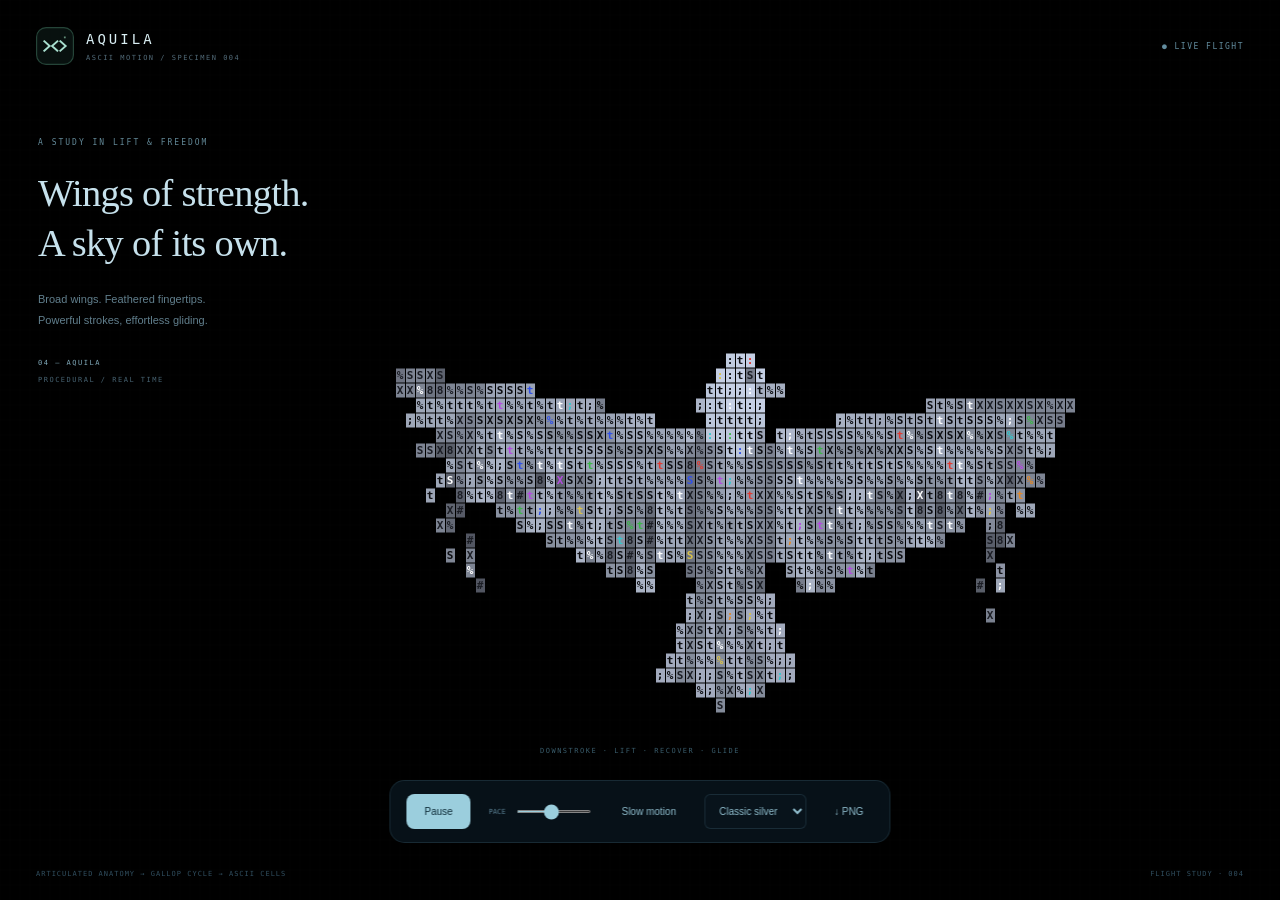
==== assets/examples/eagle/index.html @ 2a96cbb1 "Add reusable ASCII animation skill and three creature examples" ====
<!doctype html><html lang="en"><head><meta charset="utf-8"><meta name="viewport" content="width=device-width,initial-scale=1"><title>Aquila · ASCII Motion</title><link rel="icon" href="../icon.svg"><link rel="stylesheet" href="style.css"></head><body><canvas aria-label="An ASCII eagle with articulated wings in flight"></canvas><header><a href="../"><img src="../icon.svg" alt="ASCII Ocean"><span>AQUILA<small>ASCII MOTION / SPECIMEN 004</small></span></a><span class="live">● LIVE FLIGHT</span></header><div class="intro"><span class="eyebrow">A STUDY IN LIFT & FREEDOM</span><h1>Wings of strength.<br>A sky of its own.</h1><p>Broad wings. Feathered fingertips.<br>Powerful strokes, effortless gliding.</p><div class="spec"><span>04 — AQUILA</span><span>PROCEDURAL / REAL TIME</span></div></div><div class="hint">DOWNSTROKE · LIFT · RECOVER · GLIDE</div><div class="dock"><button id="pause" class="primary">Pause</button><label>PACE <input id="pace" aria-label="Wingbeat pace" type="range" min="0.4" max="1.7" step="0.1" value="1"></label><button id="slow">Slow motion</button><label><select id="palette" aria-label="Feather palette"><option value="silver">Classic silver</option><option value="chestnut">Golden eagle</option><option value="ivory">Pale ivory</option></select></label><button id="save">↓ PNG</button></div><footer><span>ARTICULATED ANATOMY → GALLOP CYCLE → ASCII CELLS</span><span>FLIGHT STUDY · 004</span></footer><script type="module" src="app.js"></script></body></html>
---- assets/examples/eagle/style.css ----
*{box-sizing:border-box}html,body{margin:0;background:#020609;color:#bdd4df;font-family:Menlo,Consolas,monospace;height:100%}canvas{display:block;width:100vw;height:100dvh;cursor:crosshair}header{position:fixed;inset:0 0 auto;display:flex;justify-content:space-between;align-items:center;padding:27px 36px;pointer-events:none}header a{display:flex;gap:12px;align-items:center;color:#d9eef3;text-decoration:none;pointer-events:auto;font-size:14px;letter-spacing:3px}header img{width:38px;height:38px}small{display:block;font-size:7px;letter-spacing:1.5px;color:#526b79;margin-top:7px}.live{font-size:8px;letter-spacing:1.5px;color:#628c9e}.intro{position:fixed;top:155px;left:38px;pointer-events:none}.eyebrow{font-size:8px;letter-spacing:2px;color:#628897}h1{font:400 clamp(29px,3.2vw,45px)/1.3 Georgia,serif;letter-spacing:-.7px;color:#c6e1ec;margin:20px 0}p{font:11px/1.9 sans-serif;color:#617f8d}.spec{display:flex;flex-direction:column;gap:9px;margin-top:28px;font-size:7px;color:#476372;letter-spacing:1.5px}.spec span:first-child{color:#80aaba}.dock{position:fixed;bottom:57px;left:50%;transform:translateX(-50%);display:flex;align-items:center;gap:18px;background:#08131be8;border:1px solid #72b5cb28;border-radius:15px;padding:13px 16px;backdrop-filter:blur(18px);white-space:nowrap}button,select{font:10px sans-serif;color:#8fbdcd;background:none;border:0;padding:10px;cursor:pointer}button.primary{background:#9bcedd;color:#102e3a;border-radius:8px;padding:12px 18px}button:hover{color:#fff}button.primary:hover{background:#c8f1f4;color:#102e3a}label{font-size:7px;color:#5b8194;display:flex;align-items:center;gap:9px}input{width:75px;accent-color:#9bcedd;height:3px}select{background:#08131b;border:1px solid #72b5cb28;border-radius:6px;max-width:120px}footer{position:fixed;left:36px;right:36px;bottom:22px;display:flex;justify-content:space-between;font-size:7px;letter-spacing:1px;color:#304e5f;pointer-events:none}.hint{position:fixed;bottom:145px;left:50%;transform:translateX(-50%);font-size:7px;letter-spacing:1.5px;color:#395c6b;white-space:nowrap;pointer-events:none}button:focus-visible,input:focus-visible,select:focus-visible{outline:2px solid #9bcedd;outline-offset:4px}@media(max-width:700px){header{padding:22px}.live{font-size:6px}.intro{left:23px;top:120px}h1{font-size:30px}.intro p{font-size:10px}.dock{gap:5px;padding:11px;width:calc(100% - 32px);justify-content:space-between}.dock button{font-size:9px;padding:9px}.dock button.primary{padding:11px 12px}label{gap:4px}input{width:48px}select{font-size:8px;padding:8px;max-width:91px}.hint{font-size:6px;letter-spacing:.6px}footer{left:22px;right:22px;font-size:6px;letter-spacing:0}footer span:last-child{display:none}}@media(max-width:420px){.intro{top:105px}h1{font-size:27px}.live{display:none}.dock label{font-size:0}input{width:44px}}
.intro{top:130px}.intro h1{font-size:clamp(28px,3vw,42px)}canvas{cursor:default}@media(max-width:700px){.intro{top:105px}.intro h1{font-size:28px}.intro p{font-size:9px}.dock{gap:5px}#slow{font-size:8px}.intro .spec{margin-top:18px}}@media(max-height:600px){.intro{top:100px}.intro p,.intro .spec{display:none}}
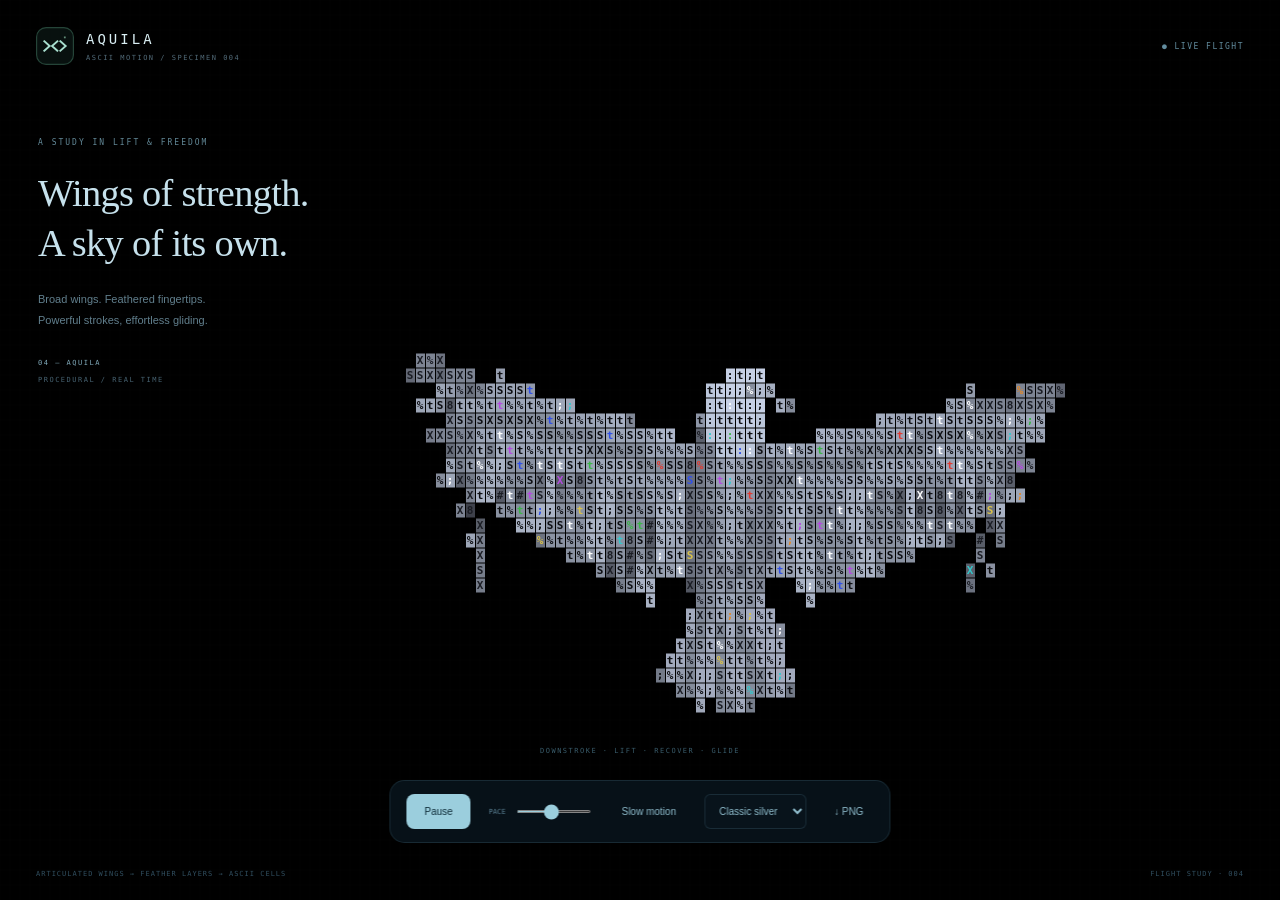
==== commit 8e6251fe: "Use flight-specific caption in eagle example" ====
--- a/assets/examples/eagle/index.html
+++ b/assets/examples/eagle/index.html
@@ -1 +1 @@
-<!doctype html><html lang="en"><head><meta charset="utf-8"><meta name="viewport" content="width=device-width,initial-scale=1"><title>Aquila · ASCII Motion</title><link rel="icon" href="../icon.svg"><link rel="stylesheet" href="style.css"></head><body><canvas aria-label="An ASCII eagle with articulated wings in flight"></canvas><header><a href="../"><img src="../icon.svg" alt="ASCII Ocean"><span>AQUILA<small>ASCII MOTION / SPECIMEN 004</small></span></a><span class="live">● LIVE FLIGHT</span></header><div class="intro"><span class="eyebrow">A STUDY IN LIFT & FREEDOM</span><h1>Wings of strength.<br>A sky of its own.</h1><p>Broad wings. Feathered fingertips.<br>Powerful strokes, effortless gliding.</p><div class="spec"><span>04 — AQUILA</span><span>PROCEDURAL / REAL TIME</span></div></div><div class="hint">DOWNSTROKE · LIFT · RECOVER · GLIDE</div><div class="dock"><button id="pause" class="primary">Pause</button><label>PACE <input id="pace" aria-label="Wingbeat pace" type="range" min="0.4" max="1.7" step="0.1" value="1"></label><button id="slow">Slow motion</button><label><select id="palette" aria-label="Feather palette"><option value="silver">Classic silver</option><option value="chestnut">Golden eagle</option><option value="ivory">Pale ivory</option></select></label><button id="save">↓ PNG</button></div><footer><span>ARTICULATED ANATOMY → GALLOP CYCLE → ASCII CELLS</span><span>FLIGHT STUDY · 004</span></footer><script type="module" src="app.js"></script></body></html>
+<!doctype html><html lang="en"><head><meta charset="utf-8"><meta name="viewport" content="width=device-width,initial-scale=1"><title>Aquila · ASCII Motion</title><link rel="icon" href="../icon.svg"><link rel="stylesheet" href="style.css"></head><body><canvas aria-label="An ASCII eagle with articulated wings in flight"></canvas><header><a href="../"><img src="../icon.svg" alt="ASCII Ocean"><span>AQUILA<small>ASCII MOTION / SPECIMEN 004</small></span></a><span class="live">● LIVE FLIGHT</span></header><div class="intro"><span class="eyebrow">A STUDY IN LIFT & FREEDOM</span><h1>Wings of strength.<br>A sky of its own.</h1><p>Broad wings. Feathered fingertips.<br>Powerful strokes, effortless gliding.</p><div class="spec"><span>04 — AQUILA</span><span>PROCEDURAL / REAL TIME</span></div></div><div class="hint">DOWNSTROKE · LIFT · RECOVER · GLIDE</div><div class="dock"><button id="pause" class="primary">Pause</button><label>PACE <input id="pace" aria-label="Wingbeat pace" type="range" min="0.4" max="1.7" step="0.1" value="1"></label><button id="slow">Slow motion</button><label><select id="palette" aria-label="Feather palette"><option value="silver">Classic silver</option><option value="chestnut">Golden eagle</option><option value="ivory">Pale ivory</option></select></label><button id="save">↓ PNG</button></div><footer><span>ARTICULATED WINGS → FEATHER LAYERS → ASCII CELLS</span><span>FLIGHT STUDY · 004</span></footer><script type="module" src="app.js"></script></body></html>
